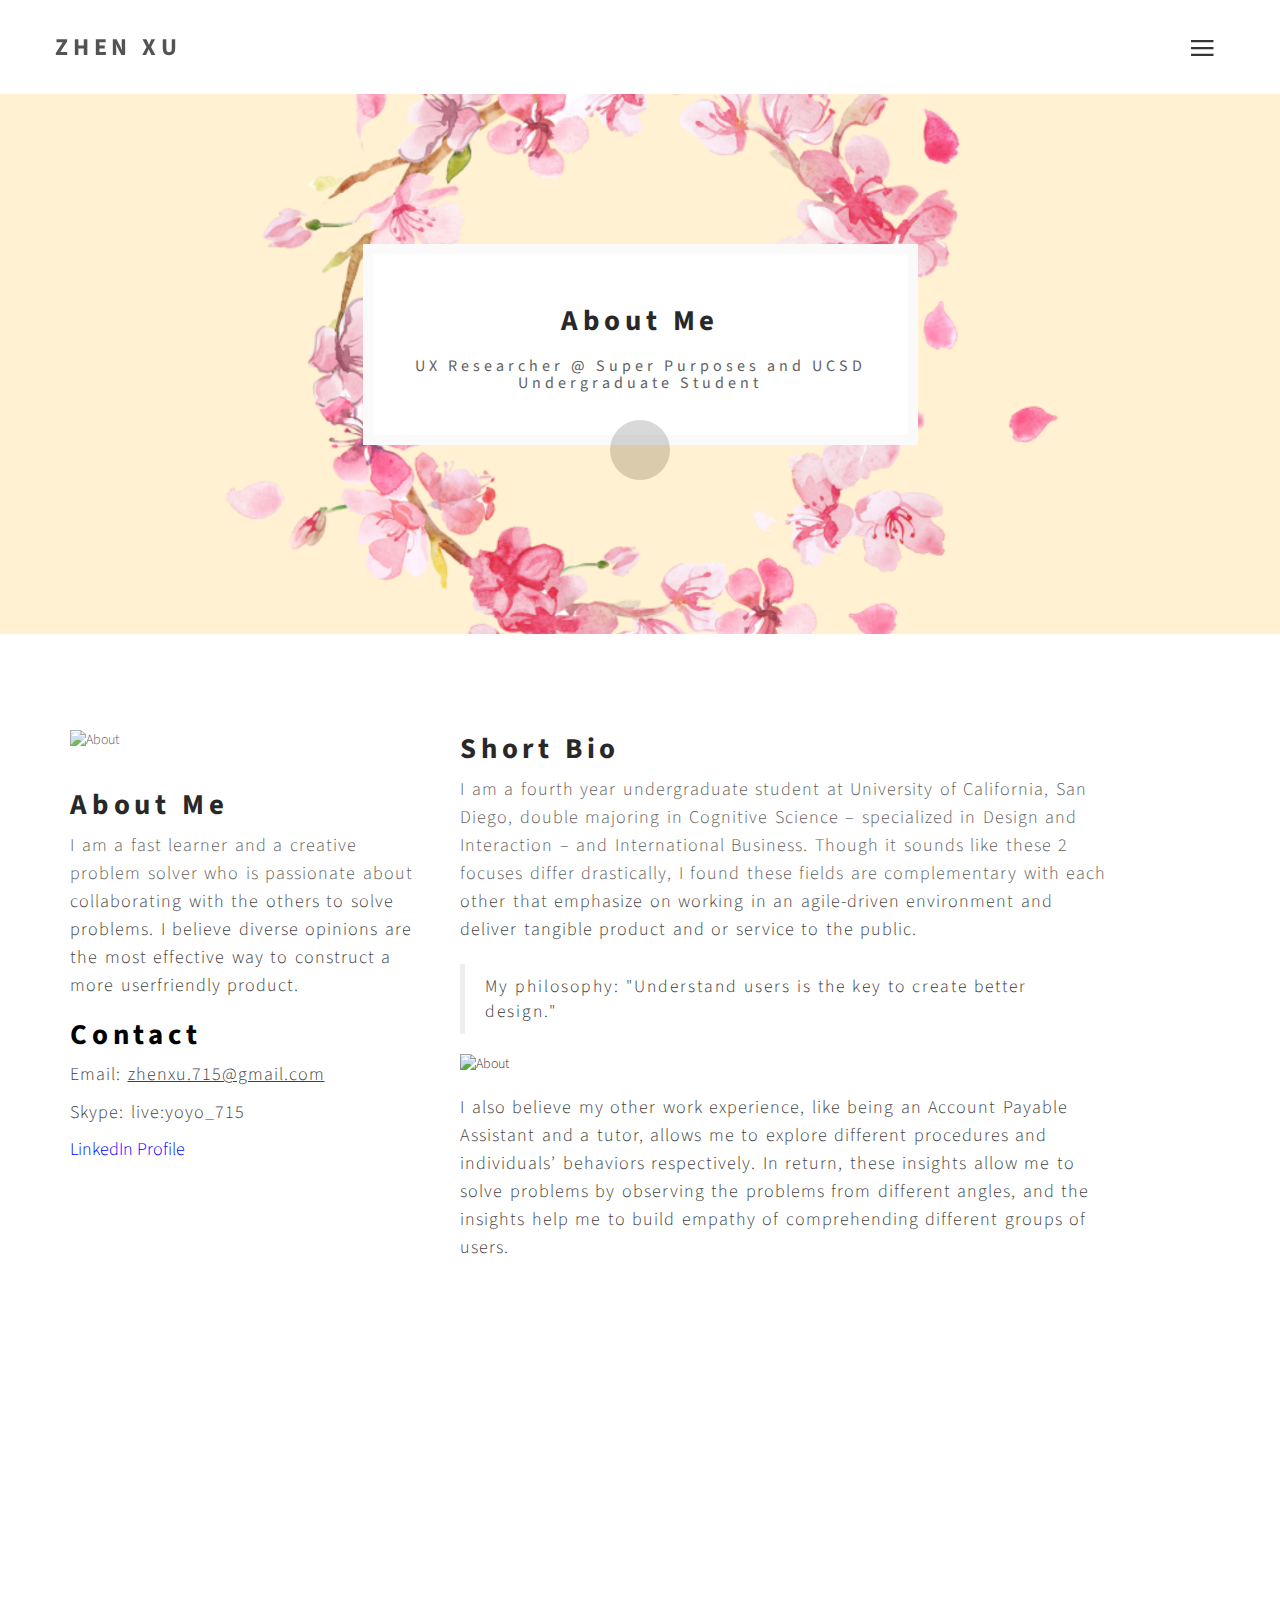
==== about.html @ c25c5072 "Add files via upload" ====
<!DOCTYPE html>
<html lang="en">
<head>
<!--

Template 2082 Pure Mix

http://www.tooplate.com/view/2082-pure-mix

-->
	<meta charset="utf-8">
	<meta http-equiv="X-UA-Compatible" content="IE=Edge">
	<meta name="viewport" content="width=device-width, initial-scale=1">
	<meta name="keywords" content="">
	<meta name="description" content="">

	<!-- Site title
   ================================================== -->
	<title>Zhen Xu - About Me</title>

	<!-- Bootstrap CSS
   ================================================== -->
	<link rel="stylesheet" href="css/bootstrap.min.css">

	<!-- Animate CSS
   ================================================== -->
	<link rel="stylesheet" href="css/animate.min.css">

	<!-- Font Icons CSS
   ================================================== -->
	<link rel="stylesheet" href="css/font-awesome.min.css">
	<link rel="stylesheet" href="css/ionicons.min.css">

	<!-- Main CSS
   ================================================== -->
	<link rel="stylesheet" href="css/style.css">

	<!-- Google web font 
   ================================================== -->	
  <link href='https://fonts.googleapis.com/css?family=Source+Sans+Pro:400,700,300' rel='stylesheet' type='text/css'>
	
</head>
<body>


<!-- Preloader section
================================================== -->
<div class="preloader">

	<div class="sk-spinner sk-spinner-pulse"></div>

</div>


<!-- Navigation section
================================================== -->
<div class="nav-container">
   <nav class="nav-inner transparent">

      <div class="navbar">
         <div class="container">
            <div class="row">

              <div class="brand">
                <a href="index.html">Zhen Xu</a>
              </div>

              <div class="navicon">
                <div class="menu-container">

                  <div class="circle dark inline">
                    <i class="icon ion-navicon"></i>
                  </div>

                  <div class="list-menu">
                    <i class="icon ion-close-round close-iframe"></i>
                    <div class="intro-inner">
                     	<ul id="nav-menu">
                         <li><a href="index.html">Home</a></li>
                       	 <li><a href="about.html">About</a></li>
                       	 <li><a href="https://drive.google.com/file/d/1JXm05BADJOl4eBi5XYcO1u0aSghOdfeJ/view?usp=sharing" target="_blank">Resume</a></li>
                      </ul>
                    </div>
                  </div>

                </div>
              </div>

            </div>
         </div>
      </div>

   </nav>
</div>


<!-- Header section
================================================== -->
<section id="header" class="header-one">
	<div class="container">
		<div class="row">

			<div class="col-md-offset-3 col-md-6 col-sm-offset-2 col-sm-8">
            	<div class="header-thumb">
              		 <h1 class="wow fadeIn" data-wow-delay="0.6s">About Me</h1>
              		 <h3 class="wow fadeInUp" data-wow-delay="0.9s">UX Researcher @ Super Purposes and UCSD Undergraduate Student</h3>
           		</div>
			</div>

		</div>
	</div>		
</section>


<!-- About section
================================================== -->
<section id="about">
   <div class="container">
      <div class="row">

         <div class="wow fadeInUp col-md-4 col-sm-5" data-wow-delay="1.3s">
         	<img src="images/me-china.jpg" class="img-responsive" alt="About">
         	<h1>About Me</h1>
			<p>I am a fast learner and a creative problem solver who is passionate about collaborating with the others to solve problems. I believe diverse opinions are the most effective way to construct a more userfriendly product.</p>
			<h1>Contact</h1>
			<p>Email: <u><a href="mailto:zhenxu.715@gmail.com">zhenxu.715@gmail.com</a></u></p>
			<p>Skype: live:yoyo_715</p>
			<a style ="color:blue" href="https://www.linkedin.com/in/zhenxu0909/">LinkedIn Profile</a>
		</div>

		<div class="wow fadeInUp col-md-7 col-sm-7" data-wow-delay="1.6s">
			<h1>Short Bio</h1>
			<p>I am a fourth year undergraduate student at University of California, San Diego, double majoring in Cognitive Science – specialized in Design and Interaction – and International Business. Though it sounds like these 2 focuses differ drastically, I found these fields are complementary with each other that emphasize on working in an agile-driven environment and deliver tangible product and or service to the public. </p>
			<blockquote>My philosophy: "Understand users is the key to create better design."</blockquote>
			<img src="images/me-korea.jpg" class="img-responsive" alt="About">
			<p>I also believe my other work experience, like being an Account Payable Assistant and a tutor, allows me to explore different procedures and individuals’ behaviors respectively. In return, these insights allow me to solve problems by observing the problems from different angles, and the insights help me to build empathy of comprehending different groups of users.</p>
		</div>

		<div class="clearfix"></div>

		<div class="wow fadeInUp col-md-4 col-sm-6" data-wow-delay="0.4s">
			<h1>Skills</h1>
			<ul>
				<li>Data Analysis</li>
				<li>Wireframe and Interactive Prototype</li>
				<li>Communication</li>
				<li>UX Design</li>
				<li>Usability Testing</li>
			</ul>
		</div>

		<div class="wow fadeInUp col-md-4 col-sm-6" data-wow-delay="0.8s">
			<h1>Applications</h1>
			<ul>
				<li>Figma</li>
				<li>Adobe XD</li>
				<li>HTML</li>
				<li>Tableau</li>

		</div>

		<div class="wow fadeInUp col-md-4 col-sm-6" data-wow-delay="1.2s">
			<h1>Hobbies</h1>
			<ul>
				<li>Photography</li>
				<li>Video Editing</li>
				<li>Badminton</li>
				<li>Traveling</li>
		</div>
      </div>
   </div>
</section>


<!-- Footer section
================================================== -->
<footer>
	<div class="container">
		<div class="row">

			<div class="col-md-12 col-sm-12">
				<p class="wow fadeInUp" style="color: #929292" data-wow-delay="0.3s"><strong>Let's Connect!</strong></p>
				<ul class="social-icon wow fadeInUp"  data-wow-delay="0.6s">
					<li><a href="https://www.linkedin.com/in/zhenxu0909/" target="_blank" class="fa fa-linkedin"></a></li>
					<li><a href="https://www.pinterest.com/zhenxu715/boards/" target="_blank" class="fa fa-pinterest"></a></li>
					<li><a href="https://medium.com/@zhenxu.715" target="_blank" class="fa fa-medium"></a></li>
				</ul>
			</div>
			
		</div>
	</div>
</footer>


<!-- Javascript 
================================================== -->
<script src="js/jquery.js"></script>
<script src="js/bootstrap.min.js"></script>
<script src="js/wow.min.js"></script>
<script src="js/custom.js"></script>

</body>
</html>
---- css/style.css ----
/*

Template 2082 Pure Mix

http://www.tooplate.com/view/2082-pure-mix

*/


/* Body 
------------------------------------- */
body {
		background: #ffffff;
    font-family: 'Source Sans Pro', sans-serif;
    font-style: normal;
    font-weight: 300;
    position: relative;
}

html,body {
  width: 100%;
  overflow-x: hidden;
}

html {
  font-size: 100%;
}

/* .sidenav {
  width: 130px;
  position: fixed;
  z-index: 1;
  top:300px;
  left: 10px;
  background: #eee;
  overflow-x: hidden;
  padding: 8px 0;
}

.sidenav a {
  padding: 6px 8px 6px 16px;
  text-decoration: none;
  font-size: 25px;
  color: #2196F3;
  display: block;
}

.sidenav a:hover {
  color: #064579;
}

@media screen and (max-height: 450px) {
  .sidenav {padding-top: 15px;}
  .sidenav a {font-size: 18px;}
} */ 
/* For the sidebar layout */
#nav {
  overflow: hidden;
  background-color: #424242;
  z-index: 1000
}

#nav a {
  float: left;
  display: block;
  color: #fff;
  text-align: center;
  padding: 10px 20px;
  text-decoration: none;
  font-size: 17px;
  z-index: 1000;

}

#nav a:hover {
  background-color: #ddd;
  color: black;
}

#nav a.active {
  background-color: #4CAF50;
  color: white;
}
.stickya {
  position: fixed;
  top: 0;
  width:100%;
}

.stickya + .content {
  padding-top: 60px;
} 
#myBtn {
  display: none;
  position: fixed;
  bottom: 20px;
  right: 30px;
  z-index: 99;
  font-size: 18px;
  border: none;
  outline: none;
  background-color: #474747;
  color: white;
  cursor: pointer;
  padding: 15px;
  border-radius: 4px;
}

#myBtn:hover {
  background-color: #555;
}

table, th, td {
  border: 1px solid black;
  border-collapse: collapse;
}
th, td {
  padding: 5px;
}
/* Typography
------------------------------------- */

h1,h2,h3,h4,h6 {
  font-weight: 400;
  letter-spacing: 0.3rem;

}

h1 {
  color: #000;
  font-size: 1.8rem;
  font-weight: 700;
}

h2 {
  color: #ffffff;
  font-size: 1rem;
}

h3 {
  color: #444;
  font-size: 16px;
  letter-spacing: 4px;
}

h5 {
  font-weight: 400;
  letter-spacing: 1px;
}

h6 {
  color: #000;
  font-size: 1.2rem;
  font-weight: 550;
}


p {
  color: #414141;
  font-size: 18px;
  line-height: 28px;
  word-spacing: 1.5px;
  letter-spacing: 1px;
}

th, td, li {
  color: #414141;
  font-size: 18px;
  line-height: 28px;
  word-spacing: 1.5px;
  letter-spacing: 1px;
}

a {
  outline: none;
  text-decoration: none;
  font-size: 18px;
}
a,
a:hover,
a:focus {
  color: inherit;
  text-decoration: none;
  outline: 0;
  -webkit-transition: all 0.25s ease-out;
  -moz-transition: all 0.25s ease-out;
  -ms-transition: all 0.25s ease-out;
  -o-transition: all 0.25s ease-out;
  transition: all 0.25s ease-out;
}

img {
  width: 100%;
  max-width: 100%;
}


/* preloader styles
/* ========================================== */
.preloader {
    position: fixed;
    top: 0;
    left: 0;
    width: 100%;
    height: 100%;
    z-index: 99999;
    display: flex;
    flex-flow: row nowrap;
    justify-content: center;
    align-items: center;
    background: none repeat scroll 0 0 #fff;
}

.sk-spinner-pulse {
  width: 60px;
  height: 60px;
  background-color: #111112;
  border-radius: 100%;
  -webkit-animation: sk-pulseScaleOut 1s infinite ease-in-out;
          animation: sk-pulseScaleOut 1s infinite ease-in-out; }

@-webkit-keyframes sk-pulseScaleOut {
  0% {
    -webkit-transform: scale(0);
            transform: scale(0); }
  100% {
    -webkit-transform: scale(1);
            transform: scale(1);
    opacity: 0; } }

@keyframes sk-pulseScaleOut {
  0% {
    -webkit-transform: scale(0);
            transform: scale(0); }
  100% {
    -webkit-transform: scale(1);
            transform: scale(1);
    opacity: 0; } }



/* navigation styles
/* ========================================== */
.nav-container,
nav {
  overflow: visible;
  transition: all 0.3s ease;
  -webkit-transition: all 0.3s ease;
  -moz-transition: all 0.3s ease;
}

nav {
  -webkit-backface-visibility: hidden;
  backface-visibility: hidden;
  transition: all 0.3s ease;
  -webkit-transition: all 0.3s ease;
  -moz-transition: all 0.3s ease;
}

nav a {
  color: #333333;
}

.navbar {
  background: transparent;
  height: 94px;
  max-height: 94px;
  margin: 0;
  border-radius: 0;
  transition: all 0.3s ease;
  -webkit-transition: all 0.3s ease;
  -moz-transition: all 0.3s ease;
}

.brand {
  float: left;
  padding: 30px 0 0;
  transition: all 0.3s ease;
  -webkit-transition: all 0.3s ease;
  -moz-transition: all 0.3s ease;
  text-transform: uppercase;
  letter-spacing: 0.3rem;
}
.brand a {
  color: #333;
  font-size: 24px;
  font-weight: 700;
  opacity: 1;
  text-decoration: none;
}

.navicon {  
  position: relative;
  right: 0;
  display: -webkit-flex;
  display: -ms-flexbox;
  display: flex;
  -webkit-justify-content: flex-end;
  -ms-flex-pack: end;
  justify-content: flex-end;
  padding: 20px 0 0;
}

nav ul {
  display: inline-block;
}

nav ul.right {
  float: right;
  right: 0
}

#nav-menu a {
  font-weight: 300;
  font-size: 26px;
  color: #ffffff;
  text-transform: uppercase;
  letter-spacing: 0.3rem;
}

#nav-menu li {
  list-style: none;
  padding: 6px;
}

.nav-text-light a {
  color: #ffffff;
}

.sticky .nav-text-light a {
  color: #555555;
}

.sticky nav.nav-inner .navbar {
  height: 70px;
  max-height: 70px;
  margin: 0;
  background: #ffffff;
}

.sticky nav.transparent .navbar {
  background: transparent;
}

@media all and (max-width: 990px) {
  .nav-text-light a {
    color: #555555;
  }
  .nav-inner {
    background: #ffffff;
  }
  .transparent {
    background: transparent;
  }
  .navicon {
    padding-right: 10px;
  }
  nav ul.right {
  float: left;
  }
}

a.icon {
  font-size: 32px;
  padding-right: 20px;
}

.intro-inner {  
  position: absolute;
  left: 50%;
  top: 50%;
  -webkit-transform: translate(-50%, -50%);
      -ms-transform: translate(-50%, -50%);
          transform: translate(-50%, -50%);
  width: 100%;
  text-align: center;
}

.close {
  font-family: inherit;
  font-size: 32px;
  font-weight: 300;
  text-shadow: none;
}
.close:focus {
  outline: 0px auto -webkit-focus-ring-color;
}

.circle {
  width: 45px;
  height: 45px;
  text-align: center;
  margin: 0 auto;
  position: absolute;
  top: 50%;
  left: 50%;
  margin-top: -40px;
  margin-left: -40px;
  border-radius: 50%;
  transition: all 0.3s ease;
  -webkit-transition: all 0.3s ease;
  -moz-transition: all 0.3s ease;
  cursor: pointer;
  z-index: 99;
  padding: 4px 0 0;
}

.circle i {
  font-size: 36px;
  color: #111112;
}

.circle.dark {
  border-color: #292929;
}

.circle.dark:before {
  border-color: transparent transparent transparent #292929;
}

.circle.large {
  height: 120px;
  width: 120px;
  margin-top: -60px;
  margin-left: -60px;
}

.circle.large:before {
  margin-top: -18px;
  margin-left: -10px;
  content: '';
  width: 0;
  height: 0;
  border-style: solid;
  border-width: 20px 0 20px 31.0px;
  border-color: transparent transparent transparent #ffffff;
}

.circle.large.dark:before {
  border-color: transparent transparent transparent #292929;
}

.circle.inline {
  position: relative;
  top: 0;
  left: 0;
  margin-top: 0;
  margin-left: 0;
  display: inline-block;
  z-index: 0;
}

@media all and (max-width: 767px) {
  .circle.large {
    width: 90px;
    height: 90px;
    margin-top: -45px;
  }
  .circle.large:before {
    margin-top: -14px;
    margin-left: -8px;
    content: '';
    width: 0;
    height: 0;
    border-style: solid;
    border-width: 15px 0 15px 25.0px;
    border-color: transparent transparent transparent #fff;
  }
}

.list-menu {
  position: fixed;
  visibility: hidden;
  width: 100%;
  height: 100%;
  top: 0;
  left: 0;
  z-index: 9999999;
  background: rgba(0, 0, 0, 0.9);
  transition: all 0.6s ease;
  -webkit-transition: all 0.6s ease;
  -moz-transition: all 0.6s ease;
  opacity: 0;
  z-index: -1;
}

.list-menu.reveal-modal {
  opacity: 1;
  z-index: 999999;
  visibility: visible;
}

.list-menu .ion-close-round {
  font-size: 31px;
  position: absolute;
  top: 32px;
  right: 32px;
  color: #fff;
  cursor: pointer;
}

/* header section styles
/* ========================================== */
#header {
  -webkit-background-size: cover;
  background-size: cover;
  background-position: center center;
  text-align: center;
  padding-top: 130px;
  padding-bottom: 100px;
}

#header .header-thumb {
  background: #ffffff;
  border: 10px solid #f9f9f9;
  padding: 62px 20px 62px 20px;
}

.header-one .header-thumb,
.header-two .header-thumb,
.header-three .header-thumb,
.header-four .header-thumb,
.header-five .header-thumb,
.header-six .header-thumb,
.header-seven .header-thumb, 
.header-eight .header-thumb {
  padding: 32px 20px 32px 20px !important;
}

.header-one, .header-two,
.header-three, .header-four,
.header-five, .header-six, .header-seven, .header-eight {
  height: 42vh !important;
  min-height: 420px;
  padding-top: 120px !important;
}

.header-one {
  background: url('../images/cat-header.png') no-repeat;
  height: 60vh !important;
  min-height: 520px;
  padding-top: 150px !important;
}
.header-two {
  background: url('../images/Discobop-header.png') no-repeat;
}
.header-three {
  background: url('../images/instacart-logo-fit.png') no-repeat;
}
.header-four {
  background: url('../images/youtube-redesign.png') no-repeat;
}
.header-five {
  background: url('../images/iphone-market-1.png') no-repeat;
}
.header-six {
  background: url('../images/customer-review-1.png') no-repeat;
}
.header-seven {
  background: url('../images/social-inequality-1.png') no-repeat;
}
.header-eight {
  background: url('../images/booking.com-1.png') no-repeat;
}

/* Portfolio section styles
/* ========================================== */
#portfolio {
  text-align: center;
  padding-top: 3rem;
  padding-bottom: 6rem;
}

#portfolio img {
  width: 100%;
}

#portfolio .portfolio-thumb {
  position: relative;
  overflow: hidden;
  margin: 0;
} 

#portfolio .portfolio-thumb .portfolio-overlay {
  background: #141414;
  position: absolute;
  top: 0;
  right: 0;
  bottom: 0;
  left: 0;
  width: 100%;
  height: 100%;
  opacity: 0;
  -webkit-transition: all 0.4s ease-in-out;
  transition: all 0.4s ease-in-out;
}

#portfolio .portfolio-thumb:hover .portfolio-overlay {
  opacity: 0.9;
}

#portfolio .portfolio-thumb .portfolio-overlay .portfolio-item {
    text-align: center;
    padding: 30% 20px 20px;
}

#portfolio .portfolio-thumb .portfolio-overlay .fa {
    background: #f9f9f9;
    border-radius: 100px;
    color: #141414;
    font-size: 1.3rem;
    display: inline-block;
    width: 3.5rem;
    height: 3.5rem;
    line-height: 3.5rem;
    text-align: center;
    text-decoration: none;
    margin-bottom: 4px;
}

/*filter css*/
.filter-wrapper {
    width: 100%;
    margin-bottom: 32px;
    overflow: hidden;
}

.filter-wrapper li {
    display: inline-block;
    margin: 4px;
}

.filter-wrapper li a {
    color: #666;
    font-size: 13px;
    font-weight: 400;
    letter-spacing: 2px;
    padding: 8px 17px;
    margin-right: 2px;
    margin-left: 2px;
    text-transform: uppercase;
    display: block;
    text-decoration: none;
    transition: all 0.4s ease-in-out;
}
.filter-wrapper li a:active {
  background: #111112 !important;
}
.filter-wrapper li a:hover,
.filter-wrapper li a:focus {
  background: #111112;
  color: #ffffff;
}

/*isotope box css*/
.iso-box-section {
    width: 100%;
}

.iso-box-wrapper {
    width: 100%;
    padding: 0;
    clear: both;
    position: relative;
}

.iso-box {
    position: relative;
    min-height: 50px;
    float: left;
    overflow: hidden;
    margin-bottom: 25px;
}

.iso-box > a {
    display: block;
    width: 100%;
    height: 100%;
    overflow: hidden;
} 

.fluid-img {
    width: 100%;
    display: block;
}

/* single project section styles
/* ========================================== */
#single-project {
  padding-top: 4rem;
  padding-bottom: 6rem;
}

#single-project .project-info {
  padding-bottom: 10px;
}

#single-project img {
  padding-top: 14px; 

}

/* about section styles
/* ========================================== */
#about {
  padding-top: 5rem;
  padding-bottom: 8rem;
}

#about .col-md-4 {
  padding-top: 16px;
  padding-bottom: 32px;
}

#about img {
  padding-bottom: 20px;
}

#about blockquote {
  letter-spacing: 2px;
  margin-top: 20px;
}

/* blog & single post section styles
/* ========================================== */
#blog, 
#single-post {
  padding-top: 4rem;
  padding-bottom: 6rem;
}

#blog .blog-thumb {
  padding-top: 60px;
  padding-bottom: 40px;
}

#blog .post-format,
#single-post .post-format {
  padding-bottom: 10px;
}

#blog .post-format span,
#single-post .post-format span {
  color: #888;
  font-weight: 400;
  letter-spacing: 1px;
  padding-right: 10px;
}

#blog .blog-thumb .btn {
  border-radius: 0px;
  padding: 10px 32px;
  letter-spacing: 2px;
  text-transform: uppercase;
  margin-top: 22px;
  transition: all 0.4s ease-in-out;
}
#blog .blog-thumb .btn:hover {
  background: #111112;
  border-color: transparent;
  color: #ffffff;
}

#single-post blockquote {
  margin-top: 32px;
  letter-spacing: 2px;
}

.post-image {
	margin: 25px 0px;
}

#single-post .blog-comment,
#single-post .blog-comment-form {
  margin-top: 62px;
}

#single-post .blog-comment h3,
#single-post .blog-comment-form h3 {
  padding-bottom: 20px;
}

#single-post .blog-comment .media {
  padding-bottom: 22px;
}

#single-post .blog-comment .media img {
  padding-right: 14px;
}

#single-post .blog-comment h4 {
  font-weight: 700;
}

#single-post .blog-comment-form .form-control {
  background: transparent;
  border: 1px solid #eee;
  border-radius: 0px;
  box-shadow: none;
  font-size: 16px;
  margin-bottom: 16px;
  transition: all 0.4s ease-in-out;
}

#single-post .blog-comment-form input[type="submit"] {
  background: #111112;
  border-color: transparent;
  color: #ffffff;
  height: 50px;
}


/* contact section styles
/* ========================================== */
#contact {
  padding-top: 5rem;
  padding-bottom: 0rem;
}

#contact .fa {
  font-size: 32px;
  padding-right: 10px;
}

#contact #map-canvas  {
  border: none;
  width: 100%;
  height: 300px;
  margin-top: 40px;
}

#contact .contact-form {
  padding-top: 14px;
}

#contact .form-control {
  background: transparent;
  border: 1px solid #eee;
  border-radius: 0px;
  box-shadow: none;
  font-size: 16px;
  margin-bottom: 16px;
  transition: all 0.4s ease-in-out;
}

#contact .form-control:hover {
  border-color: #f0f0f0;
}

#contact textarea {min-height: 100px;}

#contact input {height: 50px;}

#contact input[type='submit'] {
  background: #111112;
  color: #ffffff;
  font-size: 15px;
  font-weight: 400;
  letter-spacing: 2px;
  transition: all 0.4s ease-in-out;
  margin-top: 10px;
}

#contact input[type='submit']:hover {
  background: #444;
}

.contact-submit {
	width: 50%;
}

#contact .col-md-4 {
  background: #fff;
  padding: 62px 0px 32px 42px;
  position: relative;
  bottom: -50px;
}



/* footer section styles
/* ========================================== */
footer {
  background: #141414;
  padding-top: 120px;
  padding-bottom: 120px;
  text-align: center;
}


/* social icon */
.social-icon {
  padding: 0;
  margin: 0;
}
.social-icon li {
  list-style: none;
  display: inline-block;
}
.social-icon li a {
  border-radius: 100px;
  border: 1px solid transparent;
  color: #909090;
  font-size: 18px;
  width: 50px;
  height: 50px;
  line-height: 48px;
  text-align: center;
  vertical-align: middle;
  text-decoration: none;
  transition: all 0.4s ease-in-out;
  padding: 0px;
  margin-top: 14px;
  margin-right: 8px;
  margin-left: 8px;
  position: relative;
  top: 0px;
}
.social-icon li a:hover {
  background: #ffffff;
}

/* Responsive Mobile styles
/* ========================================== */
@media (max-width: 980px) {

  .intro-inner {top: 30%;}

  #contact .col-md-4 {
    padding: 62px 20px 42px 32px;
  }

  #contact .col-md-4 p {
    font-size: 12px;
  }

  #contact #map-canvas {
    margin-bottom: 60px;
  }
}


@media (max-width: 768px) {

  .brand {
    padding-left: 24px;
  }

  .header-one, .header-two,
  .header-three, .header-four,
  .header-five, .header-six, .header-seven, .header-eight {
    min-height: 380px;
	padding-top: 80px !important;
  }

  #about .col-md-4,
  #single-project .col-md-3 {
    padding-bottom: 32px;
  }

}


@media (max-width: 700px) {

  h1 {
    font-size: 1.3rem;
  }
  h3 {
    font-size: 13px;
    letter-spacing: 3px;
  }

  .filter-wrapper {
    padding: 0px;
  }

  #contact {
    padding-bottom: 4rem;
  }

  #contact .col-md-4 {
    padding: 32px 20px 22px 62px;
  }
  .contact-submit {
	width: 70%;
  }

}

@media (max-width: 450px) {
  .intro-inner {top: 50%;}
}
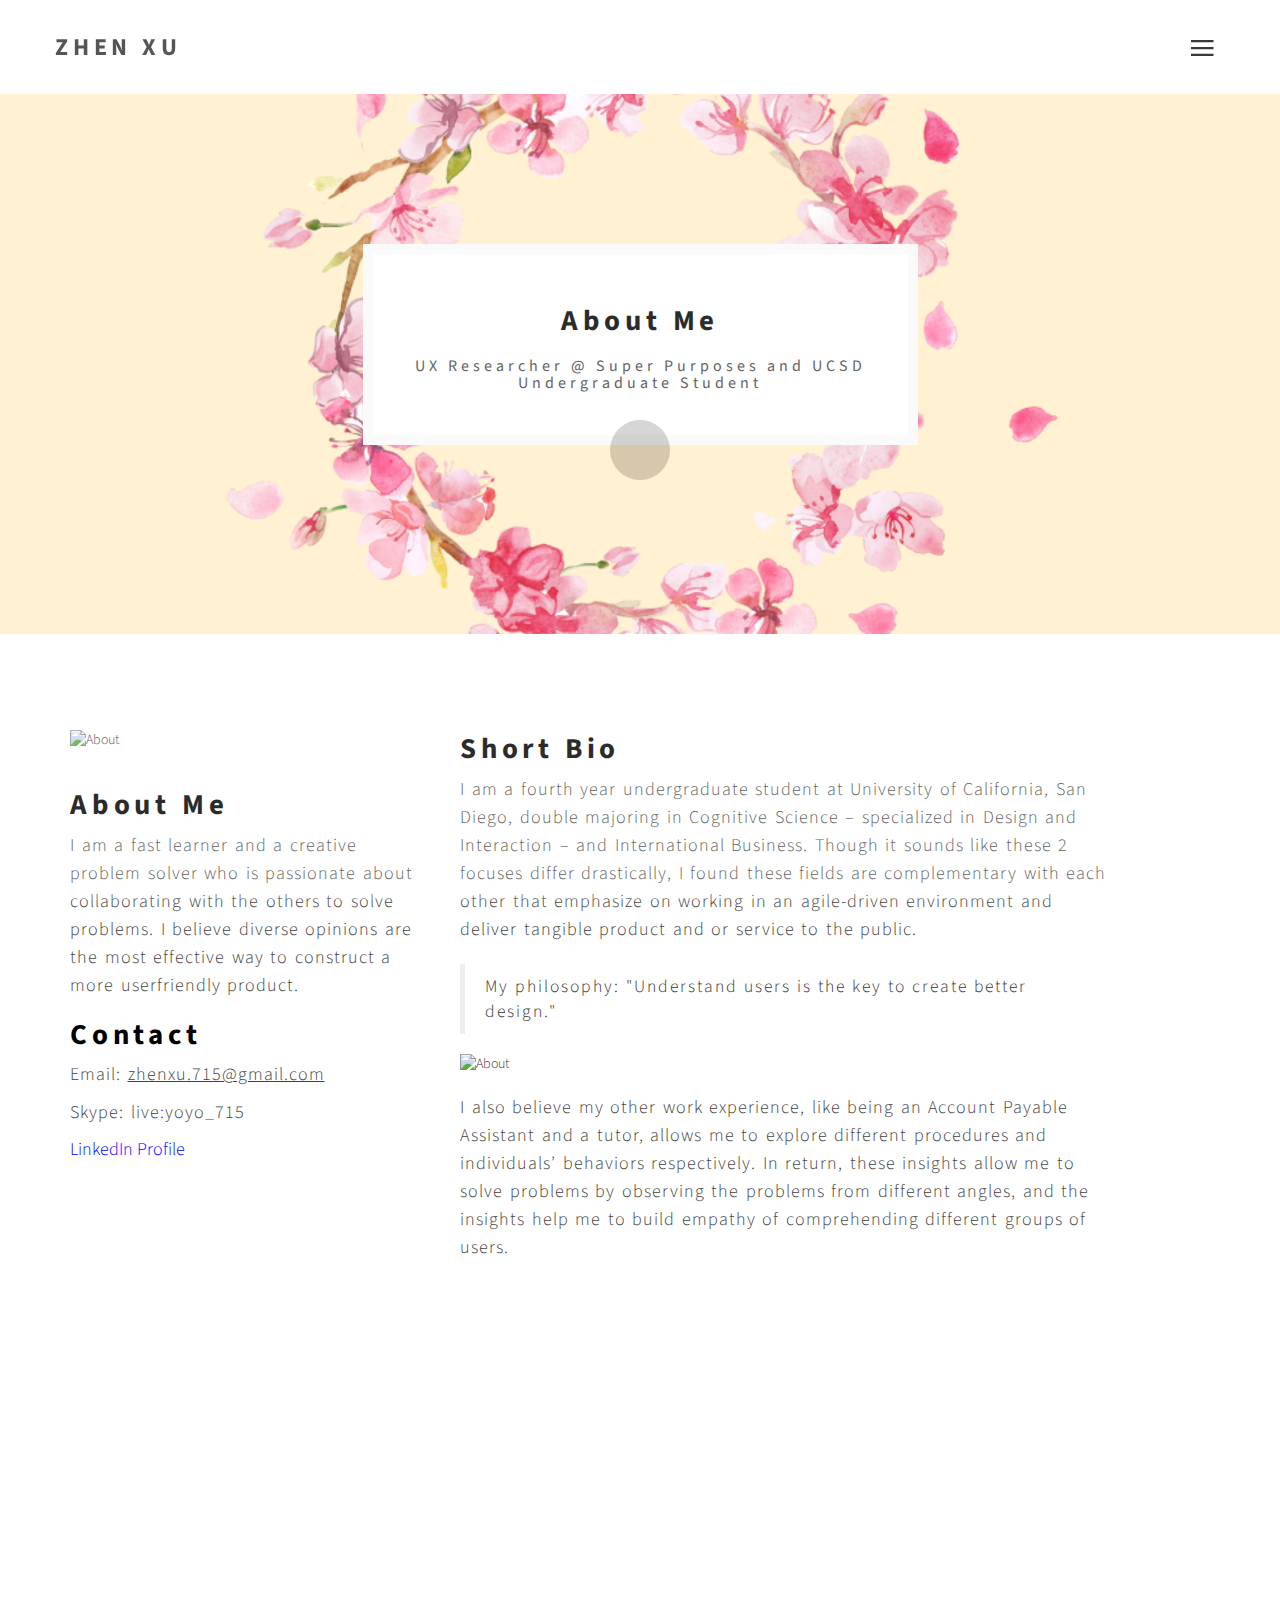
==== commit 6ad00a50: "Update about.html" ====
--- a/about.html
+++ b/about.html
@@ -119,7 +119,7 @@
       <div class="row">
 
          <div class="wow fadeInUp col-md-4 col-sm-5" data-wow-delay="1.3s">
-         	<img src="images/me-china.jpg" class="img-responsive" alt="About">
+         	<img src="images/me-china.JPG" class="img-responsive" alt="About">
          	<h1>About Me</h1>
 			<p>I am a fast learner and a creative problem solver who is passionate about collaborating with the others to solve problems. I believe diverse opinions are the most effective way to construct a more userfriendly product.</p>
 			<h1>Contact</h1>
@@ -200,4 +200,4 @@
 <script src="js/custom.js"></script>
 
 </body>
-</html>+</html>
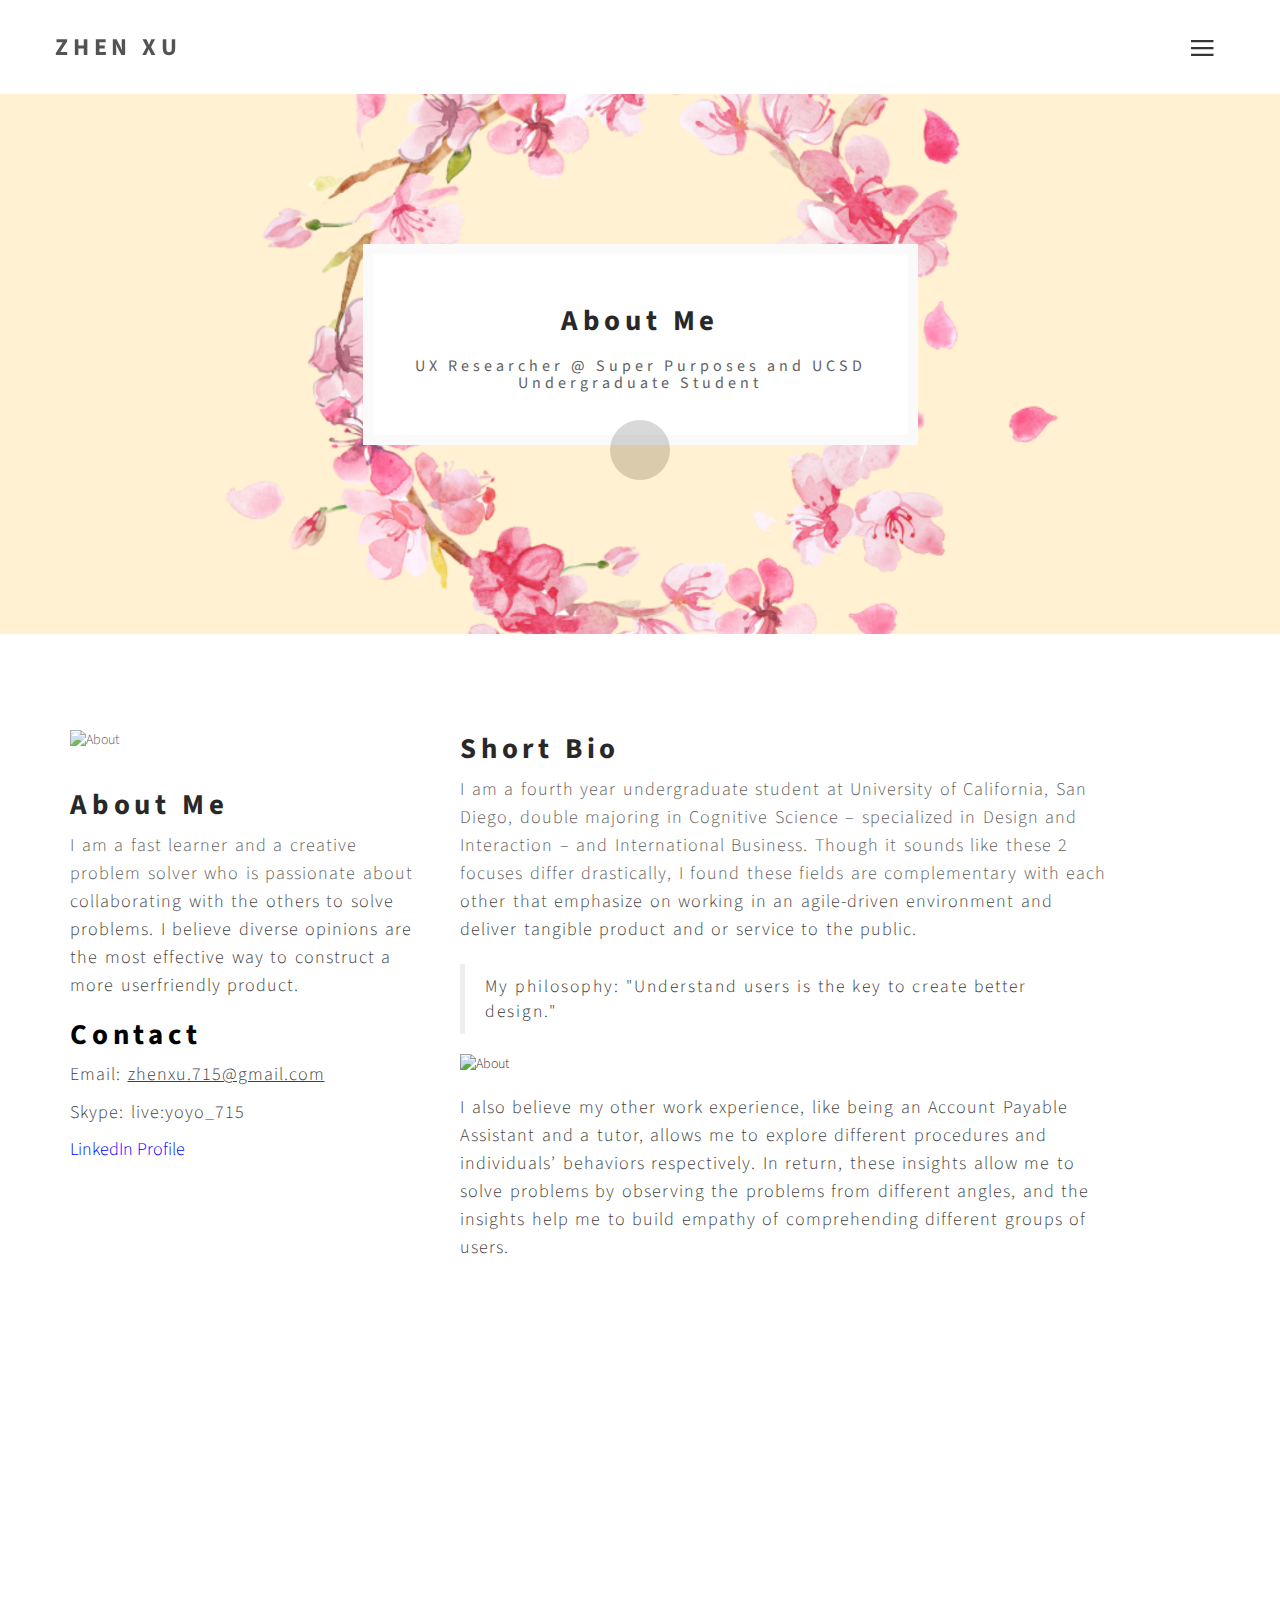
==== commit c4c9dbd0: "Update about.html" ====
--- a/about.html
+++ b/about.html
@@ -119,7 +119,7 @@
       <div class="row">
 
          <div class="wow fadeInUp col-md-4 col-sm-5" data-wow-delay="1.3s">
-         	<img src="images/me-china.JPG" class="img-responsive" alt="About">
+         	<img src="images/me-china.jpg" class="img-responsive" alt="About">
          	<h1>About Me</h1>
 			<p>I am a fast learner and a creative problem solver who is passionate about collaborating with the others to solve problems. I believe diverse opinions are the most effective way to construct a more userfriendly product.</p>
 			<h1>Contact</h1>
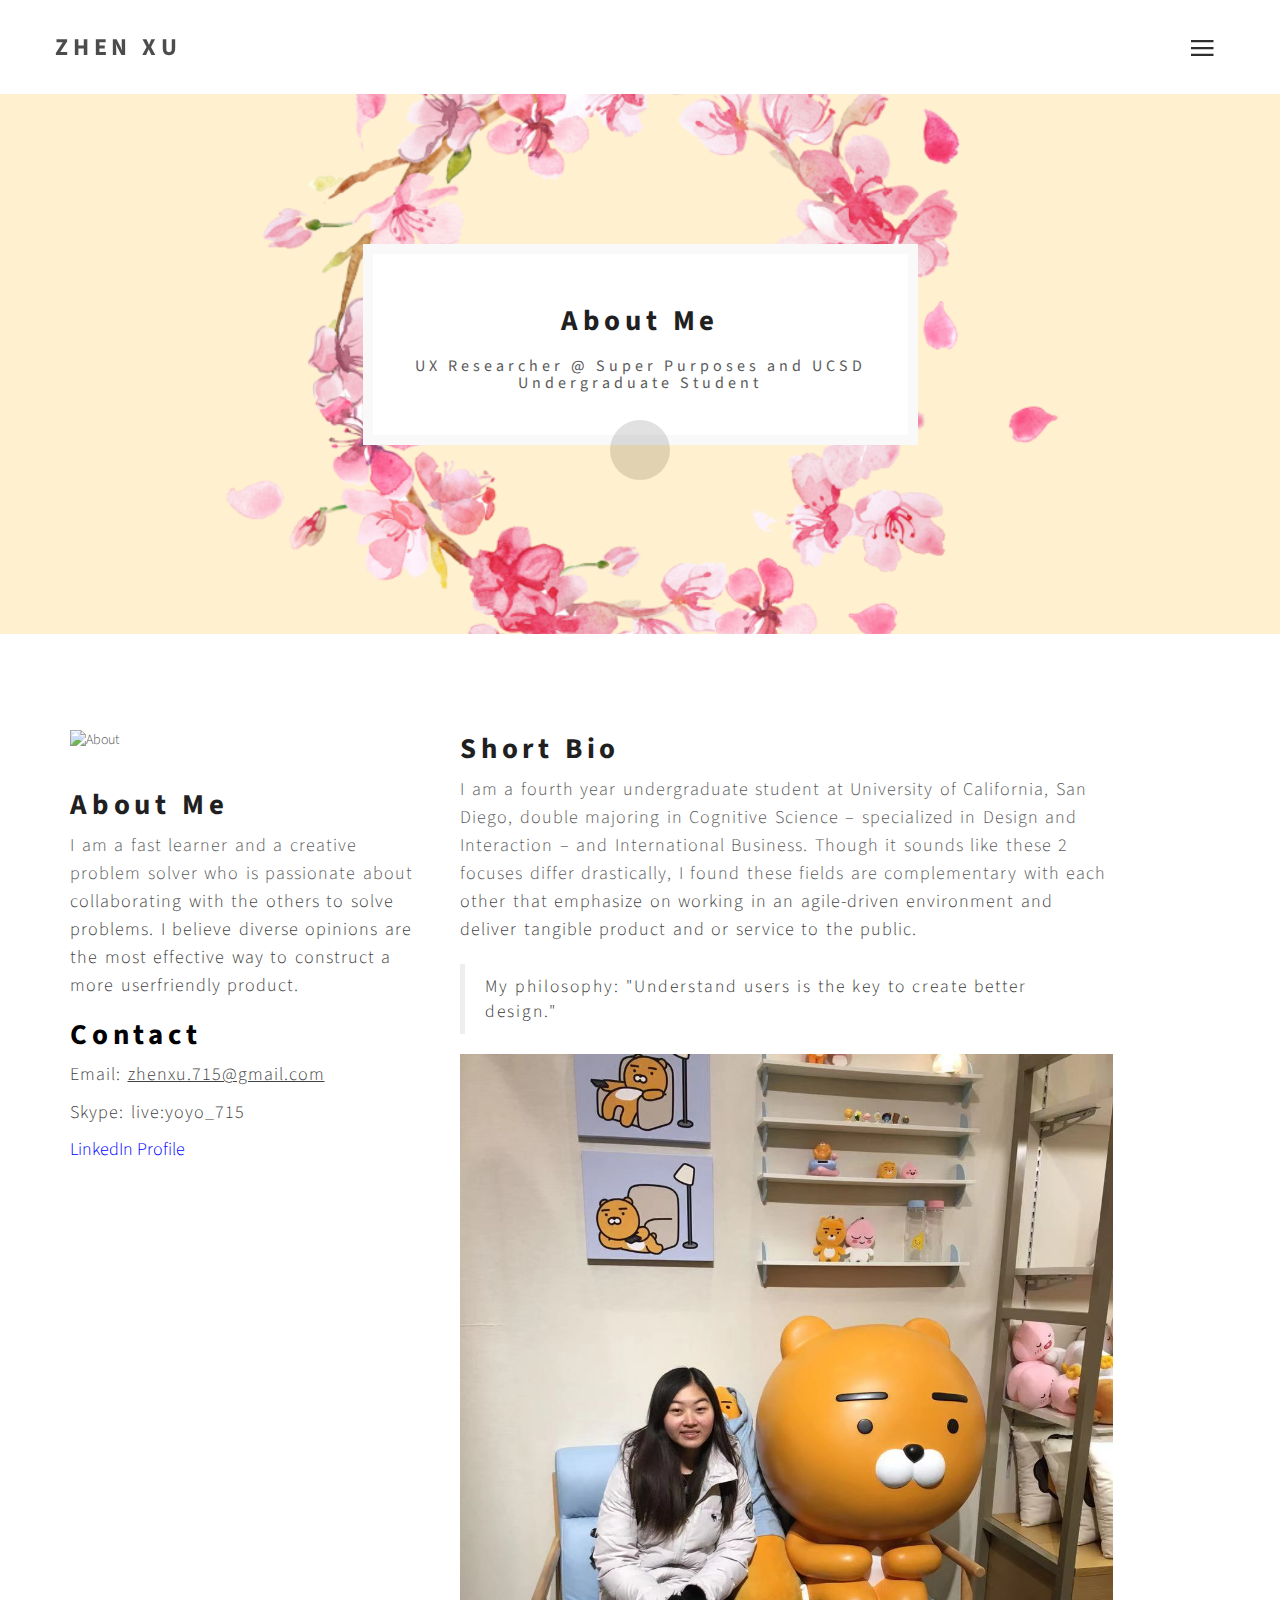
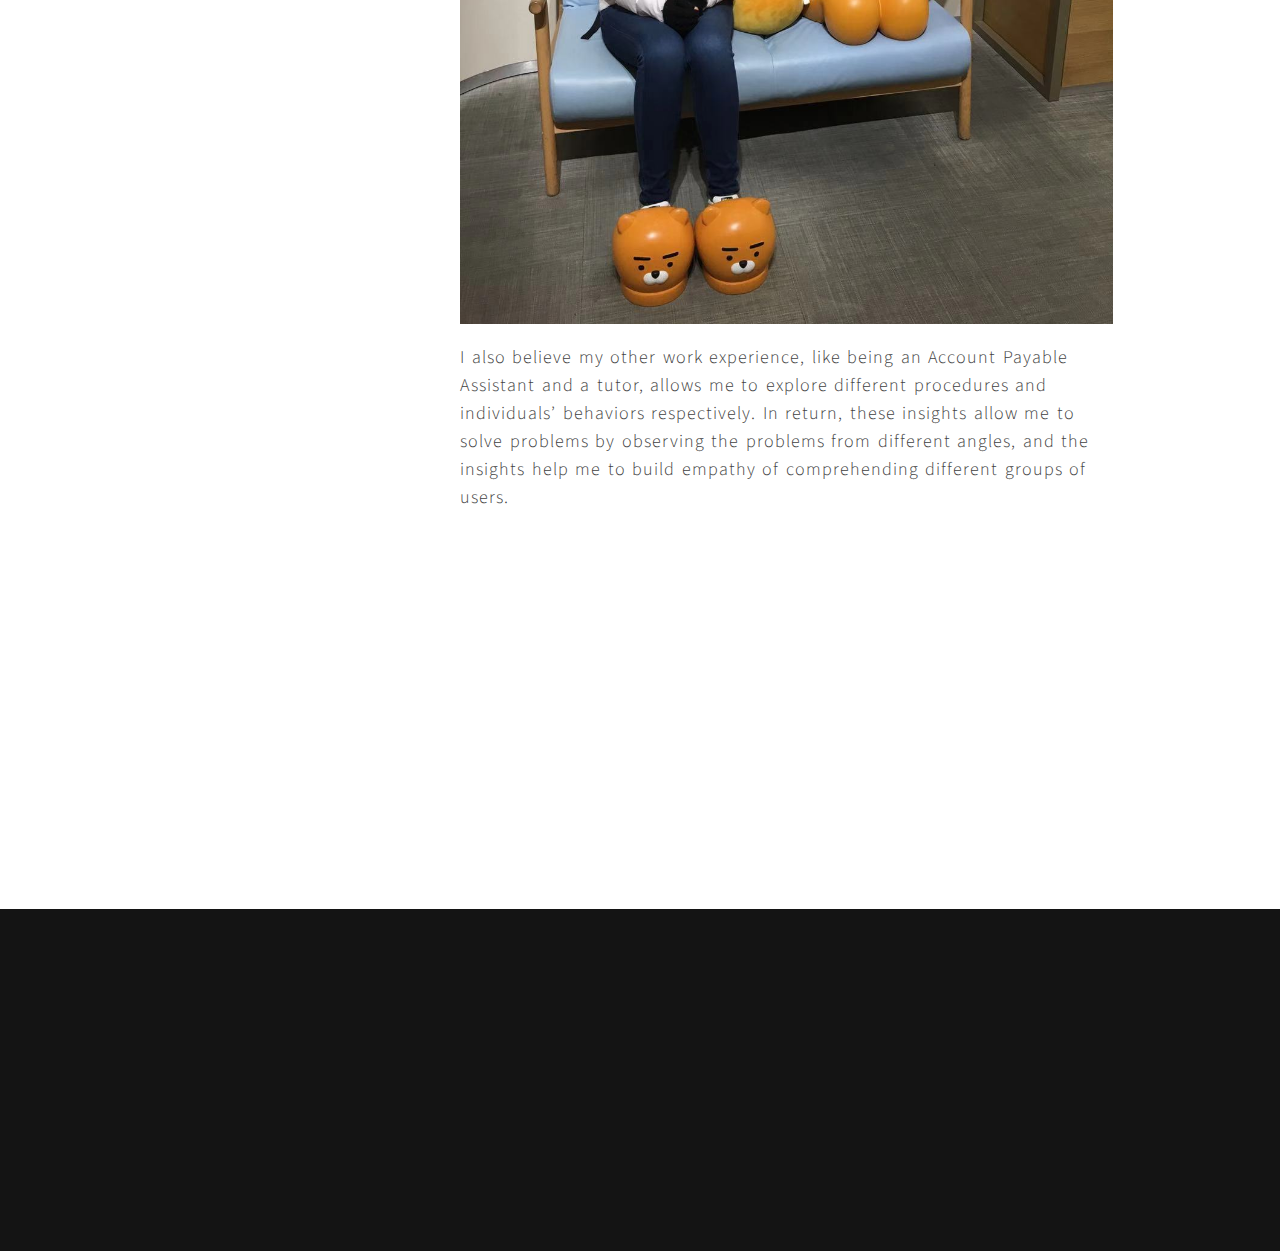
==== commit a0516bab: "Update about.html" ====
--- a/about.html
+++ b/about.html
@@ -132,7 +132,7 @@
 			<h1>Short Bio</h1>
 			<p>I am a fourth year undergraduate student at University of California, San Diego, double majoring in Cognitive Science – specialized in Design and Interaction – and International Business. Though it sounds like these 2 focuses differ drastically, I found these fields are complementary with each other that emphasize on working in an agile-driven environment and deliver tangible product and or service to the public. </p>
 			<blockquote>My philosophy: "Understand users is the key to create better design."</blockquote>
-			<img src="images/me-korea.jpg" class="img-responsive" alt="About">
+			<img src="images/me-korea.JPG" class="img-responsive" alt="About">
 			<p>I also believe my other work experience, like being an Account Payable Assistant and a tutor, allows me to explore different procedures and individuals’ behaviors respectively. In return, these insights allow me to solve problems by observing the problems from different angles, and the insights help me to build empathy of comprehending different groups of users.</p>
 		</div>
 
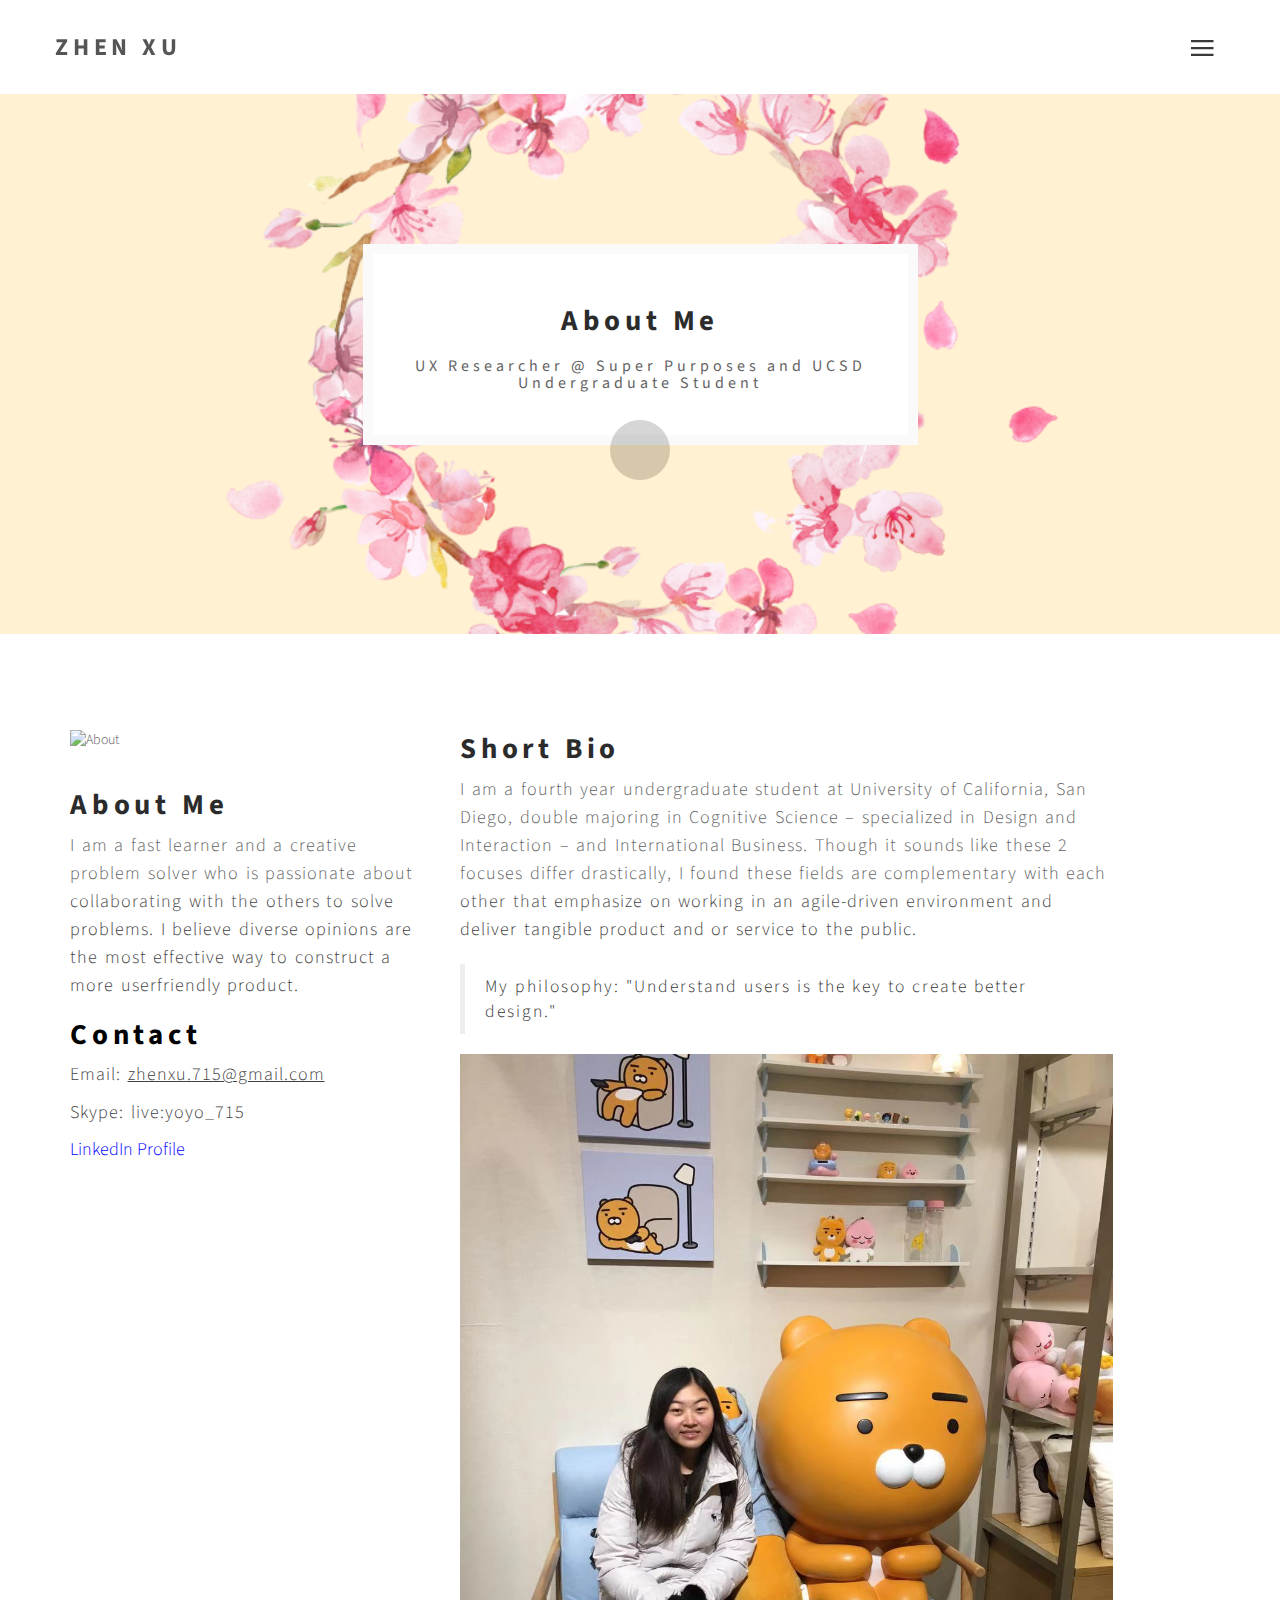
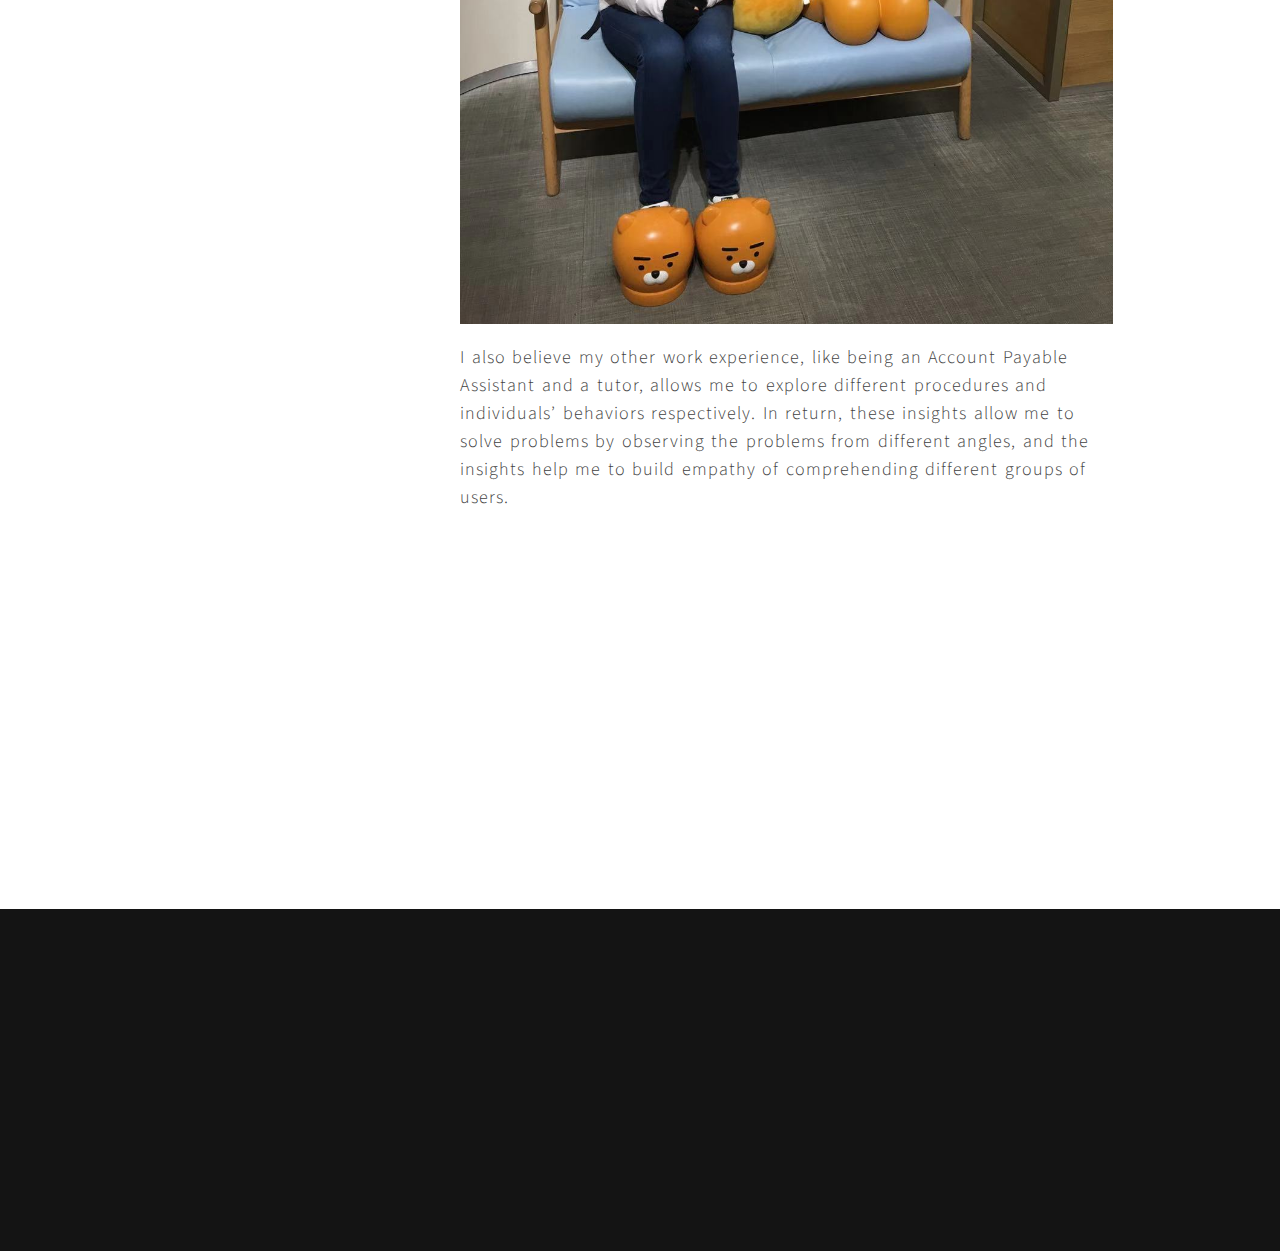
==== commit 97a7f78a: "Update about.html" ====
--- a/about.html
+++ b/about.html
@@ -119,7 +119,7 @@
       <div class="row">
 
          <div class="wow fadeInUp col-md-4 col-sm-5" data-wow-delay="1.3s">
-         	<img src="images/me-china.jpg" class="img-responsive" alt="About">
+         	<img src="images/me-china.JPG" class="img-responsive" alt="About">
          	<h1>About Me</h1>
 			<p>I am a fast learner and a creative problem solver who is passionate about collaborating with the others to solve problems. I believe diverse opinions are the most effective way to construct a more userfriendly product.</p>
 			<h1>Contact</h1>
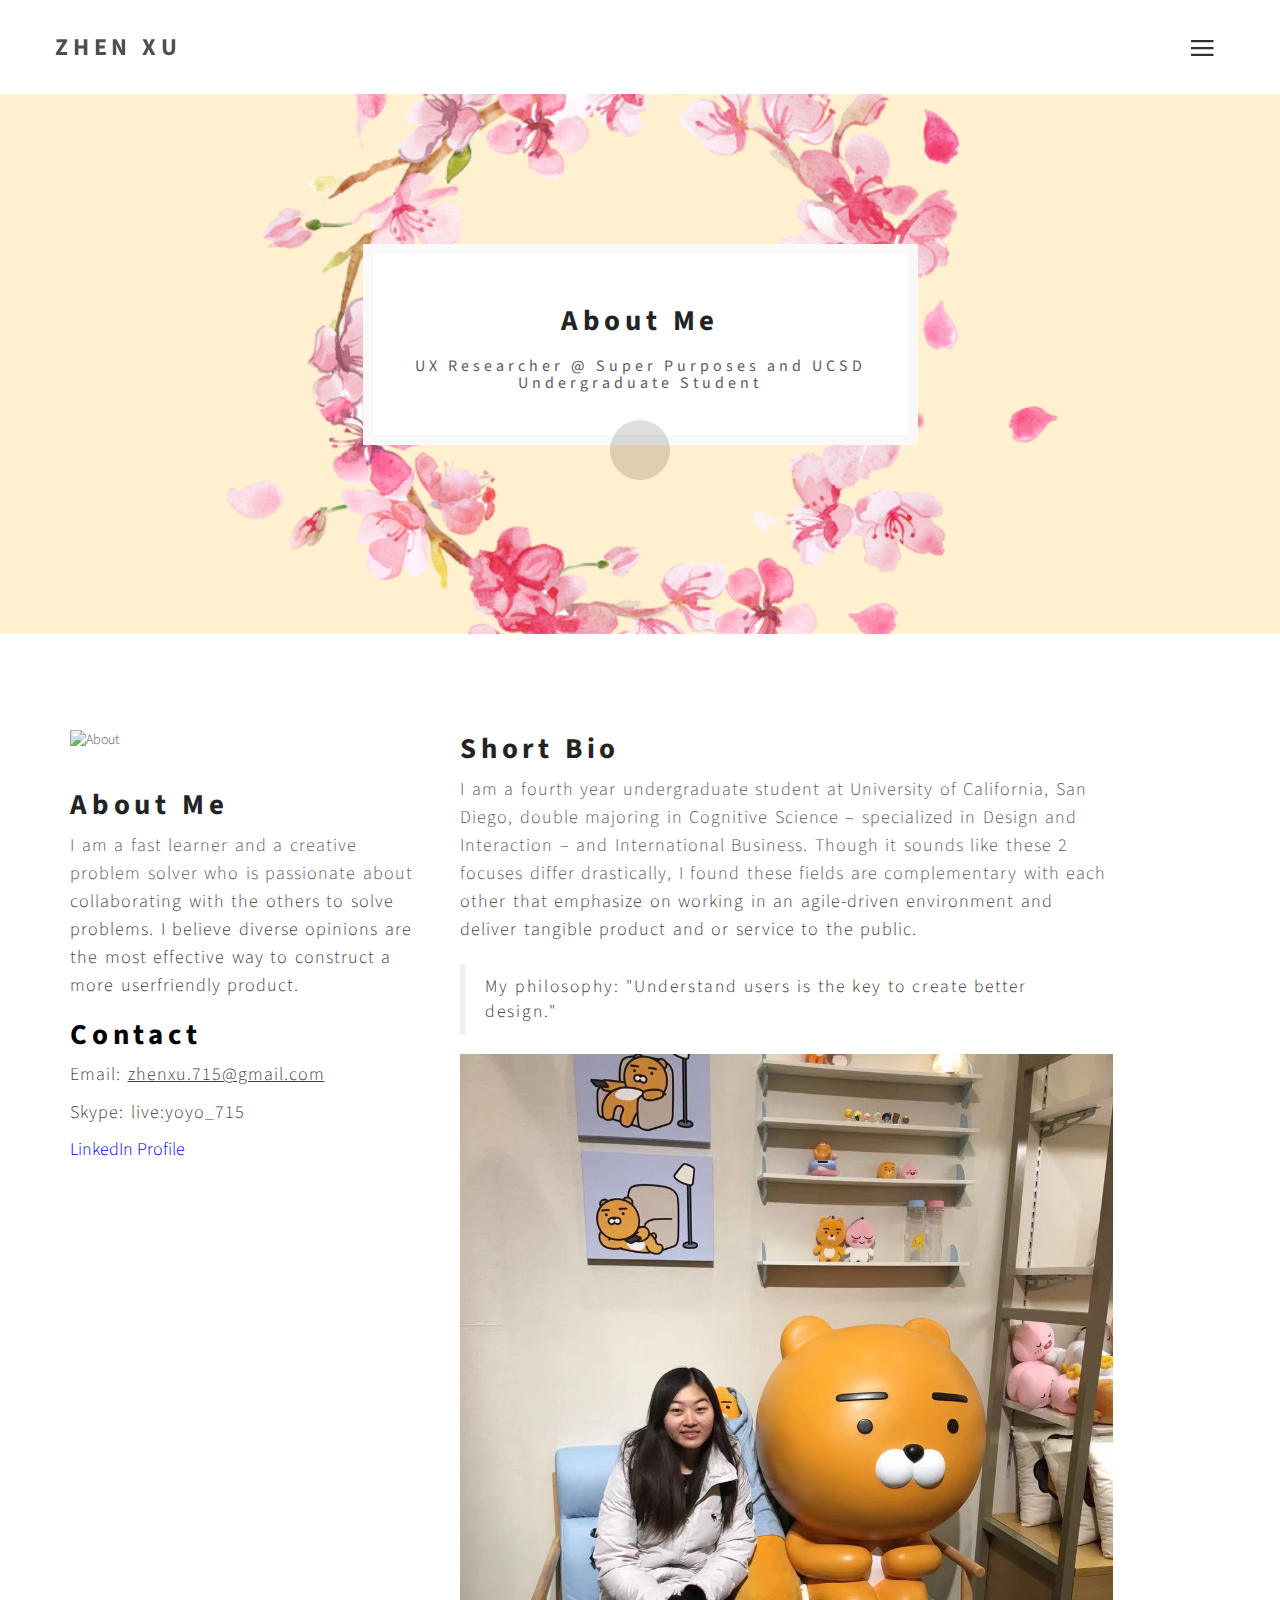
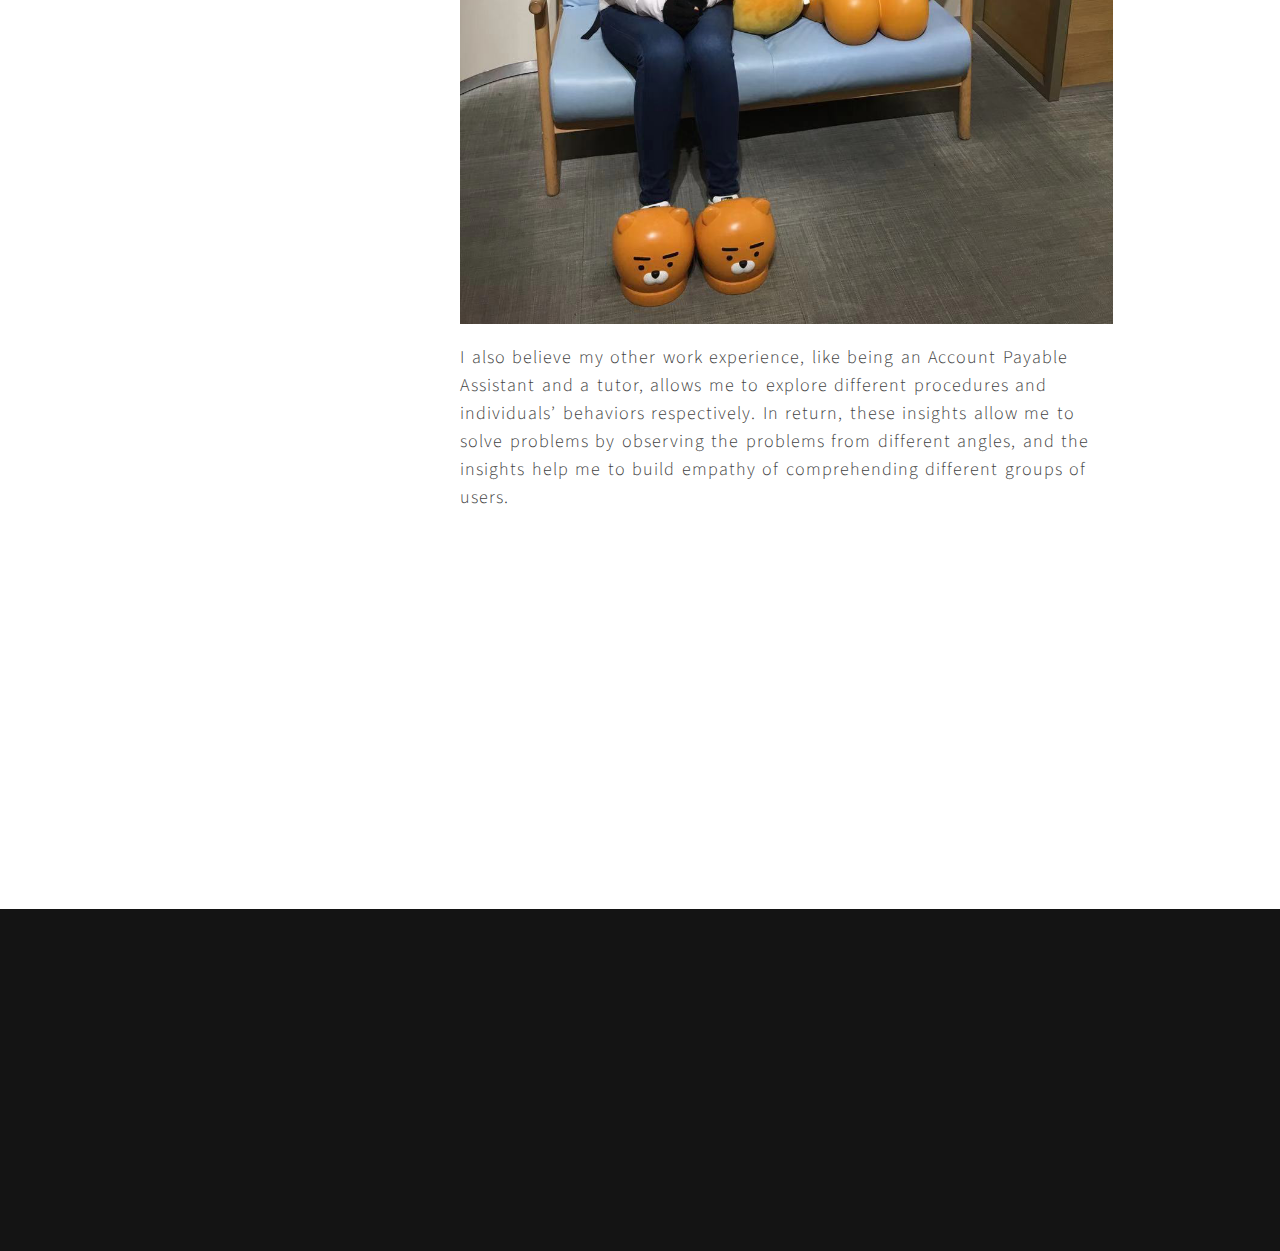
==== commit 3779bb93: "Update about.html" ====
--- a/about.html
+++ b/about.html
@@ -119,7 +119,7 @@
       <div class="row">
 
          <div class="wow fadeInUp col-md-4 col-sm-5" data-wow-delay="1.3s">
-         	<img src="images/me-china.JPG" class="img-responsive" alt="About">
+         	<img src="images/me-china.png" class="img-responsive" alt="About">
          	<h1>About Me</h1>
 			<p>I am a fast learner and a creative problem solver who is passionate about collaborating with the others to solve problems. I believe diverse opinions are the most effective way to construct a more userfriendly product.</p>
 			<h1>Contact</h1>
@@ -132,7 +132,7 @@
 			<h1>Short Bio</h1>
 			<p>I am a fourth year undergraduate student at University of California, San Diego, double majoring in Cognitive Science – specialized in Design and Interaction – and International Business. Though it sounds like these 2 focuses differ drastically, I found these fields are complementary with each other that emphasize on working in an agile-driven environment and deliver tangible product and or service to the public. </p>
 			<blockquote>My philosophy: "Understand users is the key to create better design."</blockquote>
-			<img src="images/me-korea.JPG" class="img-responsive" alt="About">
+			<img src="images/me-korea.png" class="img-responsive" alt="About">
 			<p>I also believe my other work experience, like being an Account Payable Assistant and a tutor, allows me to explore different procedures and individuals’ behaviors respectively. In return, these insights allow me to solve problems by observing the problems from different angles, and the insights help me to build empathy of comprehending different groups of users.</p>
 		</div>
 
